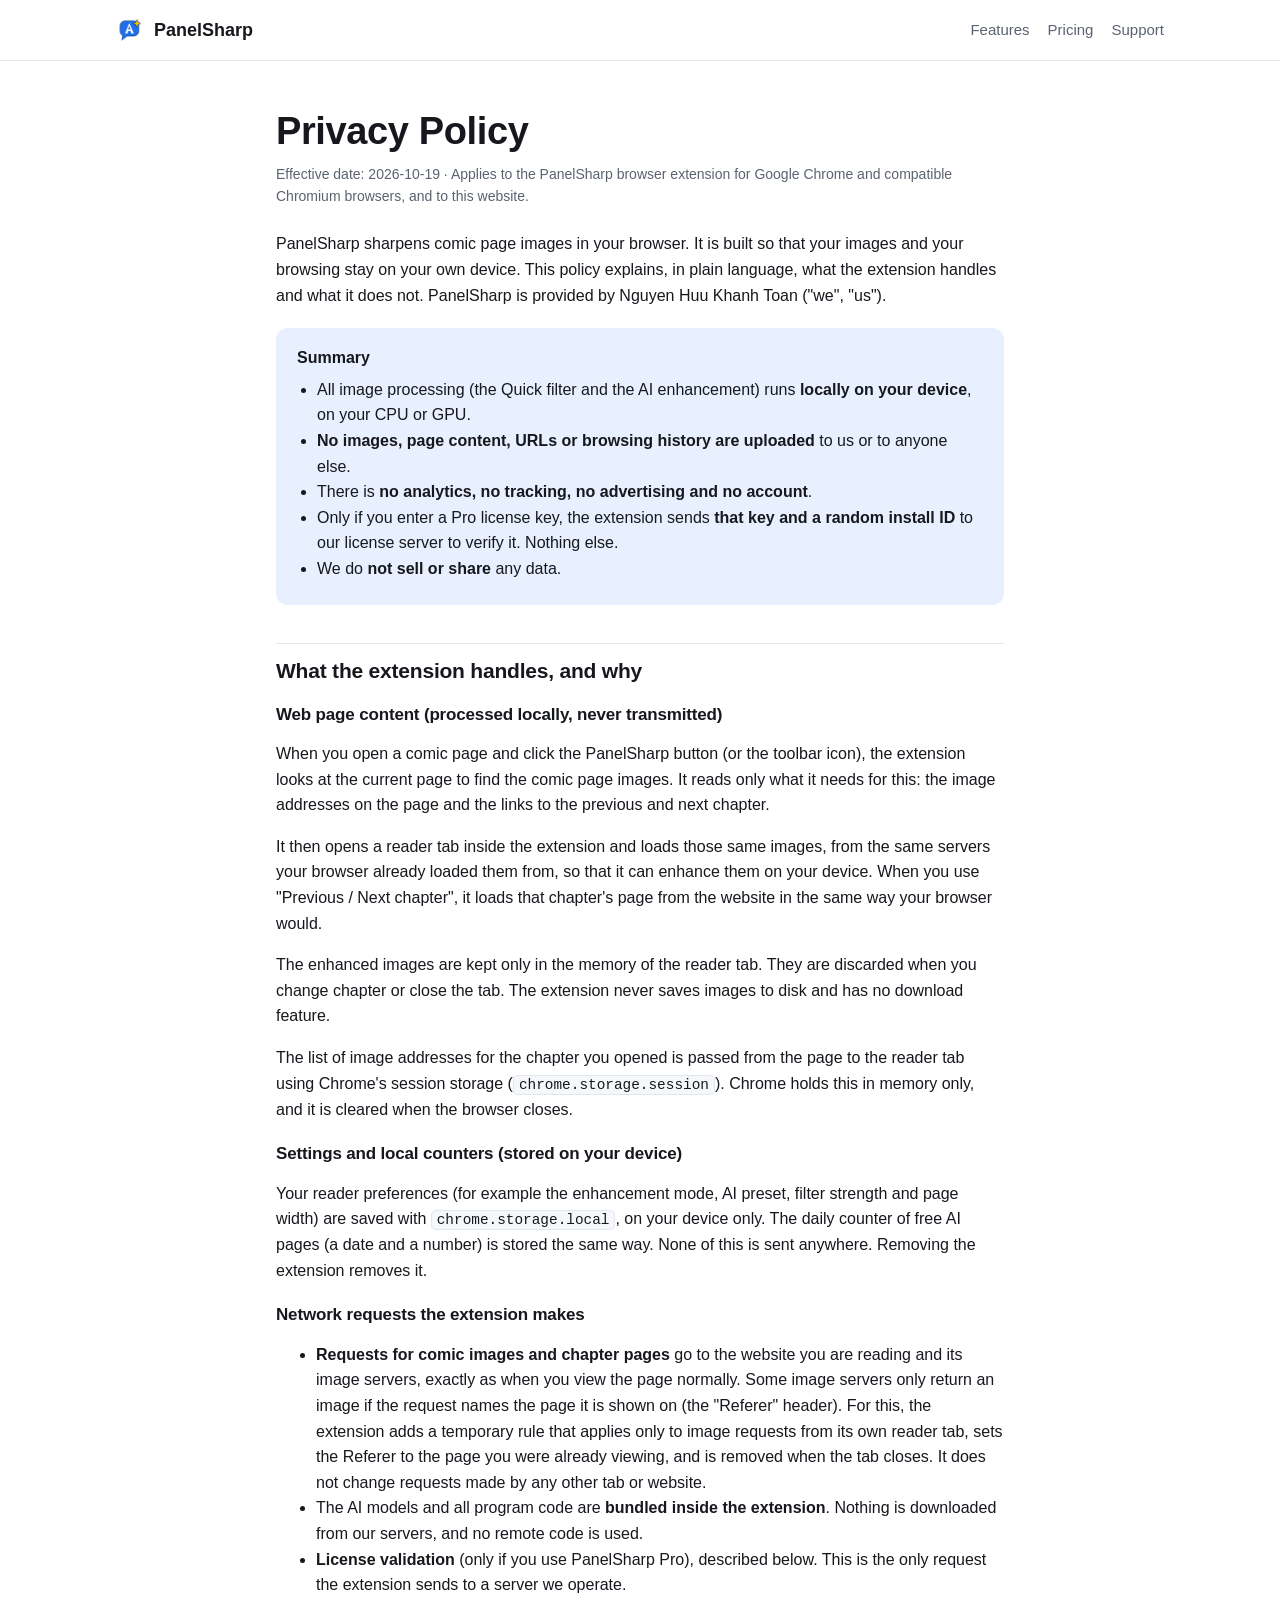
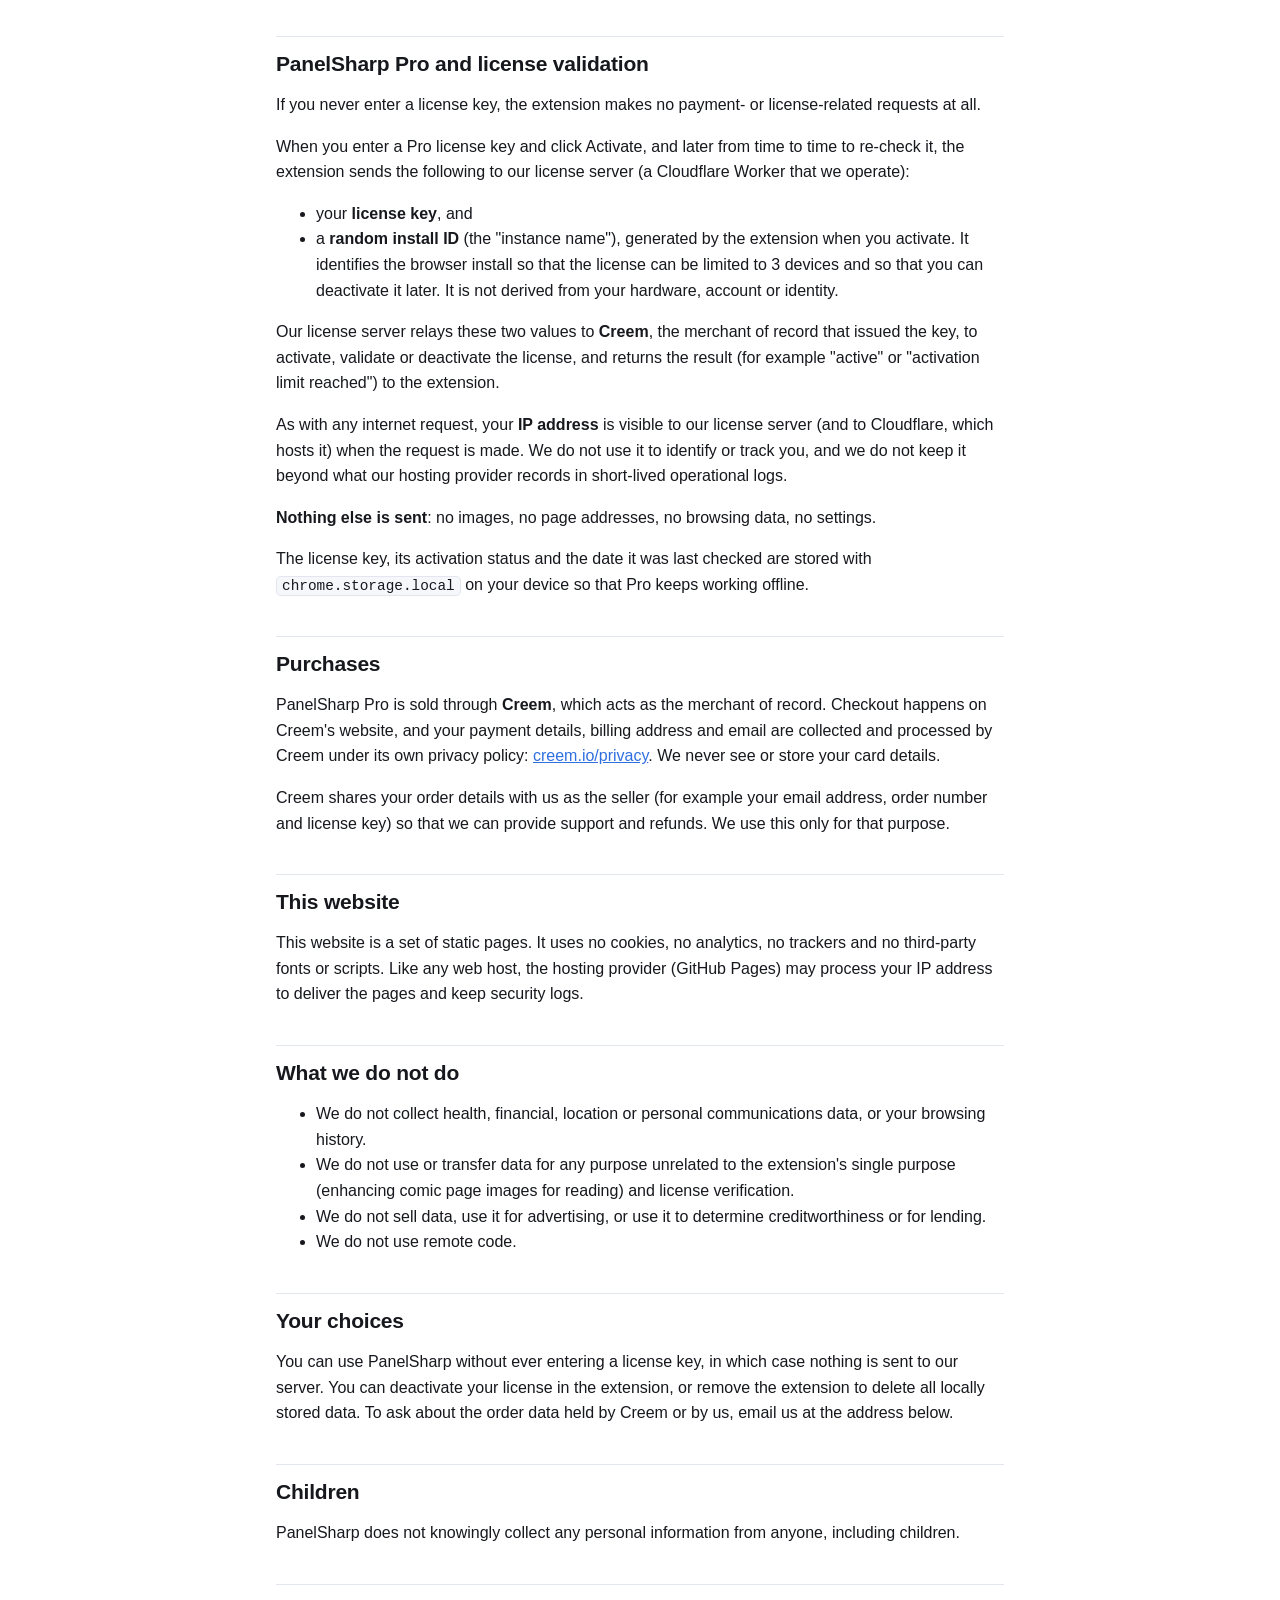
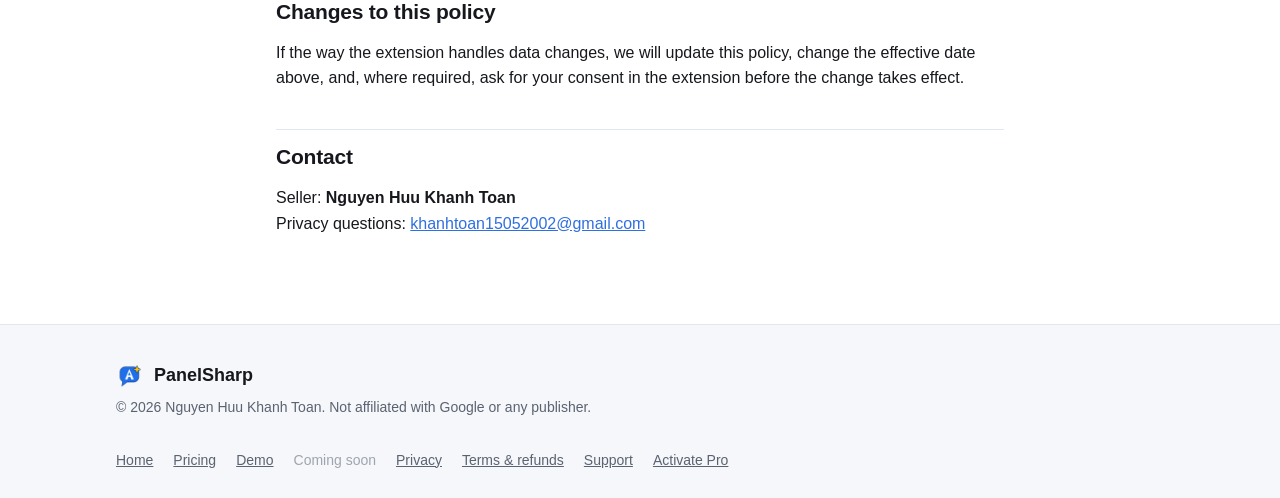
==== privacy.html @ dd9c95cb "PanelSharp landing site Co-Authored-By: Claude Opus 5.5 <noreply@anthropic.com>" ====
<!doctype html>
<!-- Placeholders (checkout link, Chrome Web Store link, support email, seller name, dates) live in config.js. Edit that file only. -->
<html lang="en">
<head>
<meta charset="utf-8">
<meta name="viewport" content="width=device-width, initial-scale=1">
<title>Privacy Policy · PanelSharp</title>
<meta name="description" content="PanelSharp processes comic images locally on your device. No images, URLs or browsing data are uploaded, and there is no analytics.">
<link rel="icon" type="image/png" href="assets/favicon-32.png">
<link rel="stylesheet" href="style.css">
</head>
<body>
<header class="site-header">
  <div class="wrap">
    <a class="brand" href="index.html"><img src="assets/icon-128.png" alt="" width="28" height="28">PanelSharp</a>
    <nav class="nav" aria-label="Main">
      <a class="hide-sm" href="index.html#features">Features</a>
      <a href="index.html#pricing">Pricing</a>
      <a href="support.html">Support</a>
    </nav>
  </div>
</header>

<main class="doc">
  <div class="wrap narrow">
    <h1>Privacy Policy</h1>
    <div class="meta">Effective date: <span data-cfg-text="EFFECTIVE_DATE">EFFECTIVE_DATE</span> · Applies to the PanelSharp browser extension for Google Chrome and compatible Chromium browsers, and to this website.</div>

    <p>PanelSharp sharpens comic page images in your browser. It is built so that your images and your browsing stay on your own device. This policy explains, in plain language, what the extension handles and what it does not. PanelSharp is provided by <span data-cfg-text="SELLER_NAME">SELLER_NAME</span> ("we", "us").</p>

    <div class="box accent">
      <strong>Summary</strong>
      <ul>
        <li>All image processing (the Quick filter and the AI enhancement) runs <strong>locally on your device</strong>, on your CPU or GPU.</li>
        <li><strong>No images, page content, URLs or browsing history are uploaded</strong> to us or to anyone else.</li>
        <li>There is <strong>no analytics, no tracking, no advertising and no account</strong>.</li>
        <li>Only if you enter a Pro license key, the extension sends <strong>that key and a random install ID</strong> to our license server to verify it. Nothing else.</li>
        <li>We do <strong>not sell or share</strong> any data.</li>
      </ul>
    </div>

    <h2>What the extension handles, and why</h2>

    <h3>Web page content (processed locally, never transmitted)</h3>
    <p>When you open a comic page and click the PanelSharp button (or the toolbar icon), the extension looks at the current page to find the comic page images. It reads only what it needs for this: the image addresses on the page and the links to the previous and next chapter.</p>
    <p>It then opens a reader tab inside the extension and loads those same images, from the same servers your browser already loaded them from, so that it can enhance them on your device. When you use "Previous / Next chapter", it loads that chapter's page from the website in the same way your browser would.</p>
    <p>The enhanced images are kept only in the memory of the reader tab. They are discarded when you change chapter or close the tab. The extension never saves images to disk and has no download feature.</p>
    <p>The list of image addresses for the chapter you opened is passed from the page to the reader tab using Chrome's session storage (<code>chrome.storage.session</code>). Chrome holds this in memory only, and it is cleared when the browser closes.</p>

    <h3>Settings and local counters (stored on your device)</h3>
    <p>Your reader preferences (for example the enhancement mode, AI preset, filter strength and page width) are saved with <code>chrome.storage.local</code>, on your device only. The daily counter of free AI pages (a date and a number) is stored the same way. None of this is sent anywhere. Removing the extension removes it.</p>

    <h3>Network requests the extension makes</h3>
    <ul>
      <li><strong>Requests for comic images and chapter pages</strong> go to the website you are reading and its image servers, exactly as when you view the page normally. Some image servers only return an image if the request names the page it is shown on (the "Referer" header). For this, the extension adds a temporary rule that applies only to image requests from its own reader tab, sets the Referer to the page you were already viewing, and is removed when the tab closes. It does not change requests made by any other tab or website.</li>
      <li>The AI models and all program code are <strong>bundled inside the extension</strong>. Nothing is downloaded from our servers, and no remote code is used.</li>
      <li><strong>License validation</strong> (only if you use PanelSharp Pro), described below. This is the only request the extension sends to a server we operate.</li>
    </ul>

    <h2 id="license">PanelSharp Pro and license validation</h2>
    <p>If you never enter a license key, the extension makes no payment- or license-related requests at all.</p>
    <p>When you enter a Pro license key and click Activate, and later from time to time to re-check it, the extension sends the following to our license server (a Cloudflare Worker that we operate):</p>
    <ul>
      <li>your <strong>license key</strong>, and</li>
      <li>a <strong>random install ID</strong> (the "instance name"), generated by the extension when you activate. It identifies the browser install so that the license can be limited to 3 devices and so that you can deactivate it later. It is not derived from your hardware, account or identity.</li>
    </ul>
    <p>Our license server relays these two values to <strong>Creem</strong>, the merchant of record that issued the key, to activate, validate or deactivate the license, and returns the result (for example "active" or "activation limit reached") to the extension.</p>
    <p>As with any internet request, your <strong>IP address</strong> is visible to our license server (and to Cloudflare, which hosts it) when the request is made. We do not use it to identify or track you, and we do not keep it beyond what our hosting provider records in short-lived operational logs.</p>
    <p><strong>Nothing else is sent</strong>: no images, no page addresses, no browsing data, no settings.</p>
    <p>The license key, its activation status and the date it was last checked are stored with <code>chrome.storage.local</code> on your device so that Pro keeps working offline.</p>

    <h2>Purchases</h2>
    <p>PanelSharp Pro is sold through <strong>Creem</strong>, which acts as the merchant of record. Checkout happens on Creem's website, and your payment details, billing address and email are collected and processed by Creem under its own privacy policy: <a href="https://www.creem.io/privacy" rel="noopener">creem.io/privacy</a>. We never see or store your card details.</p>
    <p>Creem shares your order details with us as the seller (for example your email address, order number and license key) so that we can provide support and refunds. We use this only for that purpose.</p>

    <h2>This website</h2>
    <p>This website is a set of static pages. It uses no cookies, no analytics, no trackers and no third-party fonts or scripts. Like any web host, the hosting provider (GitHub Pages) may process your IP address to deliver the pages and keep security logs.</p>

    <h2>What we do not do</h2>
    <ul>
      <li>We do not collect health, financial, location or personal communications data, or your browsing history.</li>
      <li>We do not use or transfer data for any purpose unrelated to the extension's single purpose (enhancing comic page images for reading) and license verification.</li>
      <li>We do not sell data, use it for advertising, or use it to determine creditworthiness or for lending.</li>
      <li>We do not use remote code.</li>
    </ul>

    <h2>Your choices</h2>
    <p>You can use PanelSharp without ever entering a license key, in which case nothing is sent to our server. You can deactivate your license in the extension, or remove the extension to delete all locally stored data. To ask about the order data held by Creem or by us, email us at the address below.</p>

    <h2>Children</h2>
    <p>PanelSharp does not knowingly collect any personal information from anyone, including children.</p>

    <h2>Changes to this policy</h2>
    <p>If the way the extension handles data changes, we will update this policy, change the effective date above, and, where required, ask for your consent in the extension before the change takes effect.</p>

    <h2>Contact</h2>
    <p>Seller: <strong data-cfg-text="SELLER_NAME">SELLER_NAME</strong><br>
    Privacy questions: <a href="mailto:SUPPORT_EMAIL" data-cfg-mailto="SUPPORT_EMAIL" data-subject="PanelSharp privacy">SUPPORT_EMAIL</a></p>
  </div>
</main>

<footer class="site-footer">
  <div class="wrap footer-grid">
    <div>
      <a class="brand" href="index.html"><img src="assets/icon-128.png" alt="" width="28" height="28">PanelSharp</a>
      <p>&copy; <span data-year>2026</span> <span data-cfg-text="SELLER_NAME">SELLER_NAME</span>. Not affiliated with Google or any publisher.</p>
    </div>
    <ul class="footer-links">
      <li><a href="index.html">Home</a></li>
      <li><a href="index.html#pricing">Pricing</a></li>
      <li><a href="demo/index.html">Demo</a></li>
      <li><a href="CWS_URL" data-cfg-href="CWS_URL">Chrome Web Store</a></li>
      <li><a href="privacy.html">Privacy</a></li>
      <li><a href="terms.html">Terms &amp; refunds</a></li>
      <li><a href="support.html">Support</a></li>
      <li><a href="thanks.html">Activate Pro</a></li>
    </ul>
  </div>
</footer>
<script src="config.js"></script>
<script src="site.js"></script>
</body>
</html>
---- style.css ----
/* PanelSharp site styles. No external fonts, no frameworks. */
:root {
  --bg: #ffffff;
  --bg-alt: #f5f7fb;
  --fg: #16181d;
  --muted: #5b6270;
  --line: #e2e6ee;
  --accent: #2f6fe0;
  --accent-fg: #ffffff;
  --accent-soft: #e8f0ff;
  --gold: #f2b705;
  --card: #ffffff;
  --shadow: 0 1px 2px rgba(16, 24, 40, .06), 0 8px 24px rgba(16, 24, 40, .06);
  --radius: 14px;
  --wrap: 1080px;
}
@media (prefers-color-scheme: dark) {
  :root {
    --bg: #111318;
    --bg-alt: #171a21;
    --fg: #eceef2;
    --muted: #a3a9b5;
    --line: #2a2e38;
    --accent: #6d9cff;
    --accent-fg: #0b1020;
    --accent-soft: #1c2740;
    --card: #191c24;
    --shadow: 0 1px 2px rgba(0, 0, 0, .3), 0 8px 24px rgba(0, 0, 0, .25);
  }
}

* { box-sizing: border-box; }
html { -webkit-text-size-adjust: 100%; }
body {
  margin: 0;
  background: var(--bg);
  color: var(--fg);
  font: 16px/1.6 -apple-system, BlinkMacSystemFont, "Segoe UI", Roboto, Helvetica, Arial, sans-serif;
  overflow-wrap: break-word;
}
img { max-width: 100%; height: auto; display: block; }
a { color: var(--accent); }
a:hover { text-decoration-thickness: 2px; }
h1, h2, h3 { line-height: 1.2; letter-spacing: -.01em; }
code { font-size: .9em; background: var(--bg-alt); border: 1px solid var(--line); padding: 1px 5px; border-radius: 5px; }
.wrap { max-width: var(--wrap); margin: 0 auto; padding: 0 16px; }
.narrow { max-width: 760px; }
.muted { color: var(--muted); }
.small { font-size: 14px; }
.skip { position: absolute; left: -9999px; }
.skip:focus { left: 16px; top: 8px; background: var(--card); padding: 6px 10px; z-index: 10; }

/* Header */
.site-header { border-bottom: 1px solid var(--line); background: var(--bg); position: sticky; top: 0; z-index: 5; }
.site-header .wrap { display: flex; align-items: center; gap: 16px; min-height: 60px; flex-wrap: wrap; }
.brand { display: flex; align-items: center; gap: 10px; color: var(--fg); text-decoration: none; font-weight: 700; font-size: 18px; }
.brand img { width: 28px; height: 28px; }
.nav { margin-left: auto; display: flex; gap: 18px; align-items: center; font-size: 15px; }
.nav a { color: var(--muted); text-decoration: none; }
.nav a:hover { color: var(--fg); }
@media (max-width: 640px) {
  .nav .hide-sm { display: none; }
  .nav { gap: 12px; }
}

/* Buttons */
.btn {
  display: inline-flex; align-items: center; justify-content: center; gap: 8px;
  padding: 11px 20px; border-radius: 10px; font-weight: 600; font-size: 16px;
  text-decoration: none; border: 1px solid transparent; cursor: pointer; line-height: 1.2;
}
.btn-primary { background: var(--accent); color: var(--accent-fg); }
.btn-primary:hover { filter: brightness(1.08); }
.btn-ghost { border-color: var(--line); color: var(--fg); background: var(--card); }
.btn-ghost:hover { border-color: var(--muted); }
.btn-sm { padding: 7px 14px; font-size: 14px; }
.btn-block { width: 100%; }
.actions { display: flex; flex-wrap: wrap; gap: 12px; }

/* Sections */
section { padding: 72px 0; }
section.alt { background: var(--bg-alt); }
.eyebrow { text-transform: uppercase; letter-spacing: .12em; font-size: 13px; font-weight: 700; color: var(--accent); margin: 0 0 8px; }
.section-head { max-width: 680px; margin-bottom: 36px; }
.section-head h2 { font-size: clamp(26px, 4vw, 36px); margin: 0 0 10px; }
.section-head p { margin: 0; color: var(--muted); font-size: 17px; }

/* Hero */
.hero { padding: 64px 0 56px; }
.hero .wrap { display: grid; grid-template-columns: 1.05fr 1fr; gap: 48px; align-items: center; }
.hero h1 { font-size: clamp(32px, 5.2vw, 52px); margin: 0 0 16px; }
.hero .lead { font-size: 19px; color: var(--muted); margin: 0 0 24px; }
.hero .fine { margin-top: 14px; font-size: 14px; color: var(--muted); }
.hero-shot { border-radius: var(--radius); box-shadow: var(--shadow); border: 1px solid var(--line); }
@media (max-width: 860px) {
  .hero .wrap { grid-template-columns: 1fr; gap: 32px; }
}

/* Before / after */
.compare { position: relative; border-radius: var(--radius); overflow: hidden; box-shadow: var(--shadow); max-width: 760px; margin: 0 auto; --pos: 50%; }
.compare .pair { display: grid; grid-template-columns: 1fr 1fr; gap: 0; }
.compare figure { margin: 0; position: relative; }
.compare .tag {
  position: absolute; top: 12px; padding: 4px 10px; border-radius: 999px; font-size: 13px; font-weight: 600;
  background: rgba(20, 22, 28, .78); color: #fff; pointer-events: none;
}
.compare .tag.before { left: 12px; }
.compare .tag.after { right: 12px; background: #2f6fe0; }
.compare input[type=range] { display: none; }
/* Slider mode (enabled by site.js) */
.compare.is-slider .pair { display: block; position: relative; }
.compare.is-slider .after-fig { position: absolute; inset: 0; clip-path: inset(0 0 0 var(--pos)); }
.compare.is-slider .after-fig img { width: 100%; height: 100%; object-fit: cover; }
.compare.is-slider .divider { position: absolute; top: 0; bottom: 0; left: var(--pos); width: 3px; margin-left: -1.5px; background: #fff; box-shadow: 0 0 0 1px rgba(0,0,0,.25); pointer-events: none; }
.compare.is-slider .divider::after {
  content: "\2194"; position: absolute; top: 50%; left: 50%; transform: translate(-50%, -50%);
  width: 38px; height: 38px; border-radius: 50%; background: #fff; color: #222; display: grid; place-items: center;
  font-size: 20px; box-shadow: 0 2px 8px rgba(0,0,0,.3);
}
.compare.is-slider input[type=range] {
  display: block; position: absolute; inset: 0; width: 100%; height: 100%; margin: 0; opacity: 0; cursor: ew-resize;
}
.compare:not(.is-slider) .divider { display: none; }
.caption { text-align: center; color: var(--muted); font-size: 14px; margin: 14px auto 0; max-width: 760px; }

/* Feature grid */
.grid { display: grid; gap: 20px; }
.grid-3 { grid-template-columns: repeat(3, 1fr); }
.grid-2 { grid-template-columns: repeat(2, 1fr); }
@media (max-width: 900px) { .grid-3 { grid-template-columns: repeat(2, 1fr); } }
@media (max-width: 640px) { .grid-3, .grid-2 { grid-template-columns: 1fr; } }
.card { background: var(--card); border: 1px solid var(--line); border-radius: var(--radius); padding: 22px; }
.card h3 { margin: 0 0 6px; font-size: 18px; }
.card p { margin: 0; color: var(--muted); }
.icon {
  width: 40px; height: 40px; border-radius: 10px; background: var(--accent-soft); color: var(--accent);
  display: grid; place-items: center; margin-bottom: 14px; font-size: 20px; font-weight: 700;
}
.shots { margin-top: 36px; }
.shots img { border-radius: var(--radius); border: 1px solid var(--line); box-shadow: var(--shadow); }

/* Privacy */
.privacy-grid { display: grid; grid-template-columns: 1fr 1fr; gap: 40px; align-items: center; }
@media (max-width: 860px) { .privacy-grid { grid-template-columns: 1fr; } }
.checklist { list-style: none; padding: 0; margin: 0; }
.checklist li { position: relative; padding-left: 30px; margin: 10px 0; }
.checklist li::before {
  content: ""; position: absolute; left: 0; top: 5px; width: 18px; height: 18px; border-radius: 50%;
  background: var(--accent-soft); border: 2px solid var(--accent);
}
.checklist li::after {
  content: ""; position: absolute; left: 6px; top: 9px; width: 5px; height: 9px;
  border: solid var(--accent); border-width: 0 2px 2px 0; transform: rotate(45deg);
}

/* Pricing */
.pricing { display: grid; grid-template-columns: 1fr 1fr; gap: 24px; max-width: 820px; margin: 0 auto; }
@media (max-width: 700px) { .pricing { grid-template-columns: 1fr; } }
.plan { background: var(--card); border: 1px solid var(--line); border-radius: var(--radius); padding: 28px; display: flex; flex-direction: column; }
.plan.pro { border: 2px solid var(--accent); box-shadow: var(--shadow); position: relative; }
.plan .badge {
  position: absolute; top: -13px; left: 24px; background: var(--gold); color: #1a1400;
  font-size: 12px; font-weight: 700; padding: 3px 10px; border-radius: 999px; letter-spacing: .04em;
}
.plan h3 { margin: 0; font-size: 20px; }
.price { font-size: 40px; font-weight: 800; margin: 10px 0 0; line-height: 1.1; }
.price small { font-size: 15px; font-weight: 500; color: var(--muted); }
.plan ul { padding: 0; margin: 18px 0 24px; list-style: none; flex: 1; }
.plan li { padding: 7px 0 7px 26px; border-bottom: 1px solid var(--line); position: relative; }
.plan li:last-child { border-bottom: 0; }
.plan li::before { content: "\2713"; position: absolute; left: 2px; color: var(--accent); font-weight: 700; }
.plan .note { font-size: 13px; color: var(--muted); margin: 12px 0 0; }
.seller-note { text-align: center; font-size: 14px; color: var(--muted); max-width: 720px; margin: 28px auto 0; }

/* FAQ */
.faq { max-width: 820px; }
.faq details { border-bottom: 1px solid var(--line); padding: 4px 0; }
.faq summary { cursor: pointer; font-weight: 600; padding: 14px 28px 14px 0; position: relative; list-style: none; }
.faq summary::-webkit-details-marker { display: none; }
.faq summary::after { content: "+"; position: absolute; right: 4px; top: 10px; font-size: 22px; color: var(--muted); }
.faq details[open] summary::after { content: "\2212"; }
.faq details p { margin: 0 0 16px; color: var(--muted); }

/* Doc pages (privacy, terms, support, thanks) */
.doc { padding: 48px 0 72px; }
.doc h1 { font-size: clamp(28px, 4.5vw, 38px); margin: 0 0 8px; }
.doc h2 { font-size: 21px; margin: 38px 0 8px; padding-top: 14px; border-top: 1px solid var(--line); }
.doc h3 { font-size: 17px; margin: 22px 0 6px; }
.doc .meta { color: var(--muted); font-size: 14px; margin-bottom: 24px; }
.box { background: var(--bg-alt); border: 1px solid var(--line); border-radius: 12px; padding: 16px 20px; margin: 20px 0; }
.box ul { margin: 6px 0; padding-left: 20px; }
.box.accent { background: var(--accent-soft); border-color: transparent; }
.steps { counter-reset: step; list-style: none; padding: 0; margin: 20px 0; }
.steps li { counter-increment: step; position: relative; padding: 4px 0 18px 48px; }
.steps li::before {
  content: counter(step); position: absolute; left: 0; top: 0; width: 32px; height: 32px; border-radius: 50%;
  background: var(--accent); color: var(--accent-fg); display: grid; place-items: center; font-weight: 700;
}
.steps li strong { display: block; }
.path { display: inline-flex; flex-wrap: wrap; gap: 6px; align-items: center; }
.path span { background: var(--card); border: 1px solid var(--line); border-radius: 6px; padding: 1px 8px; font-size: 14px; font-weight: 600; }

/* Footer */
.site-footer { border-top: 1px solid var(--line); background: var(--bg-alt); padding: 36px 0 28px; font-size: 14px; color: var(--muted); }
.footer-grid { display: flex; flex-wrap: wrap; gap: 24px 48px; justify-content: space-between; }
.footer-links { display: flex; flex-wrap: wrap; gap: 8px 20px; list-style: none; padding: 0; margin: 0; }
.footer-links a { color: var(--muted); }
.footer-links a:hover { color: var(--fg); }
.site-footer p { margin: 6px 0; }
.nav a.btn-primary, .nav a.btn-primary:hover { color: var(--accent-fg); }
@media (max-width: 400px) { .brand { font-size: 17px; } .nav .btn-sm { padding: 7px 10px; } }
.section-head .eyebrow { color: var(--accent); font-size: 13px; margin-bottom: 8px; }
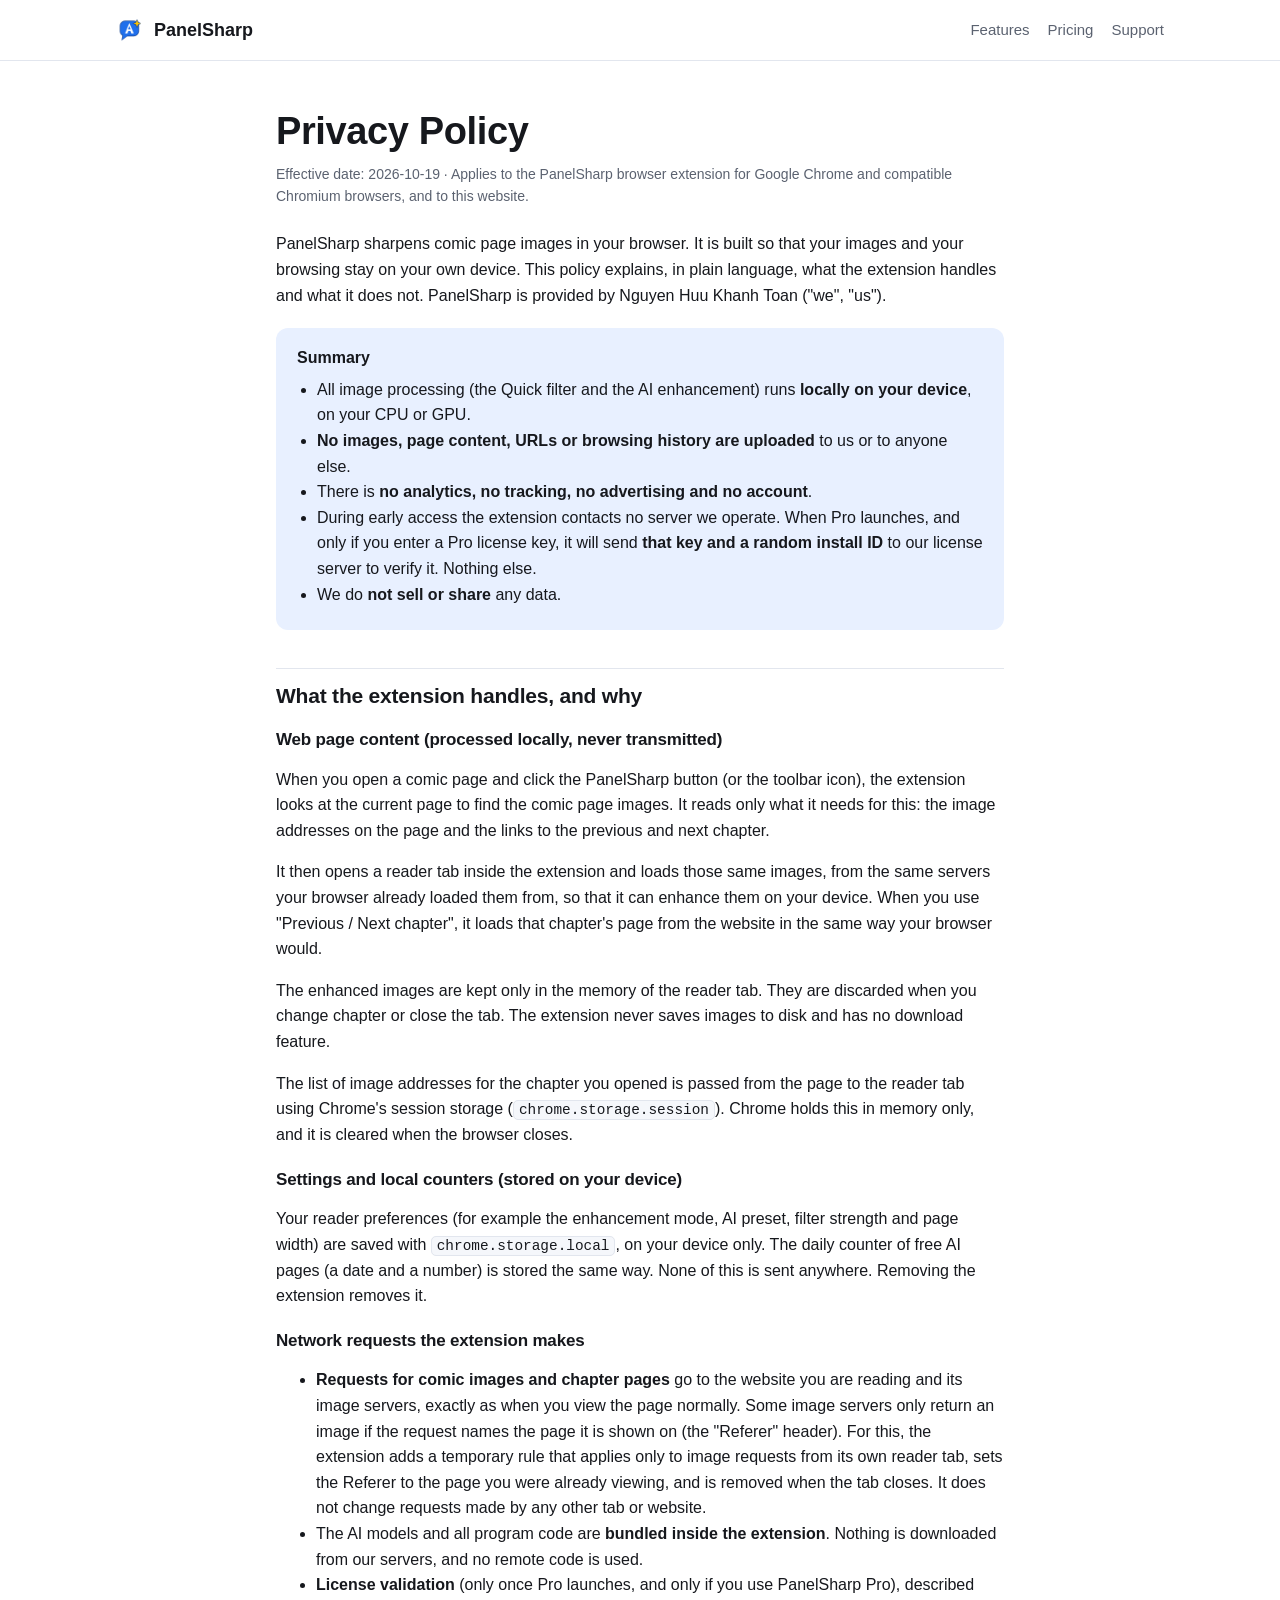
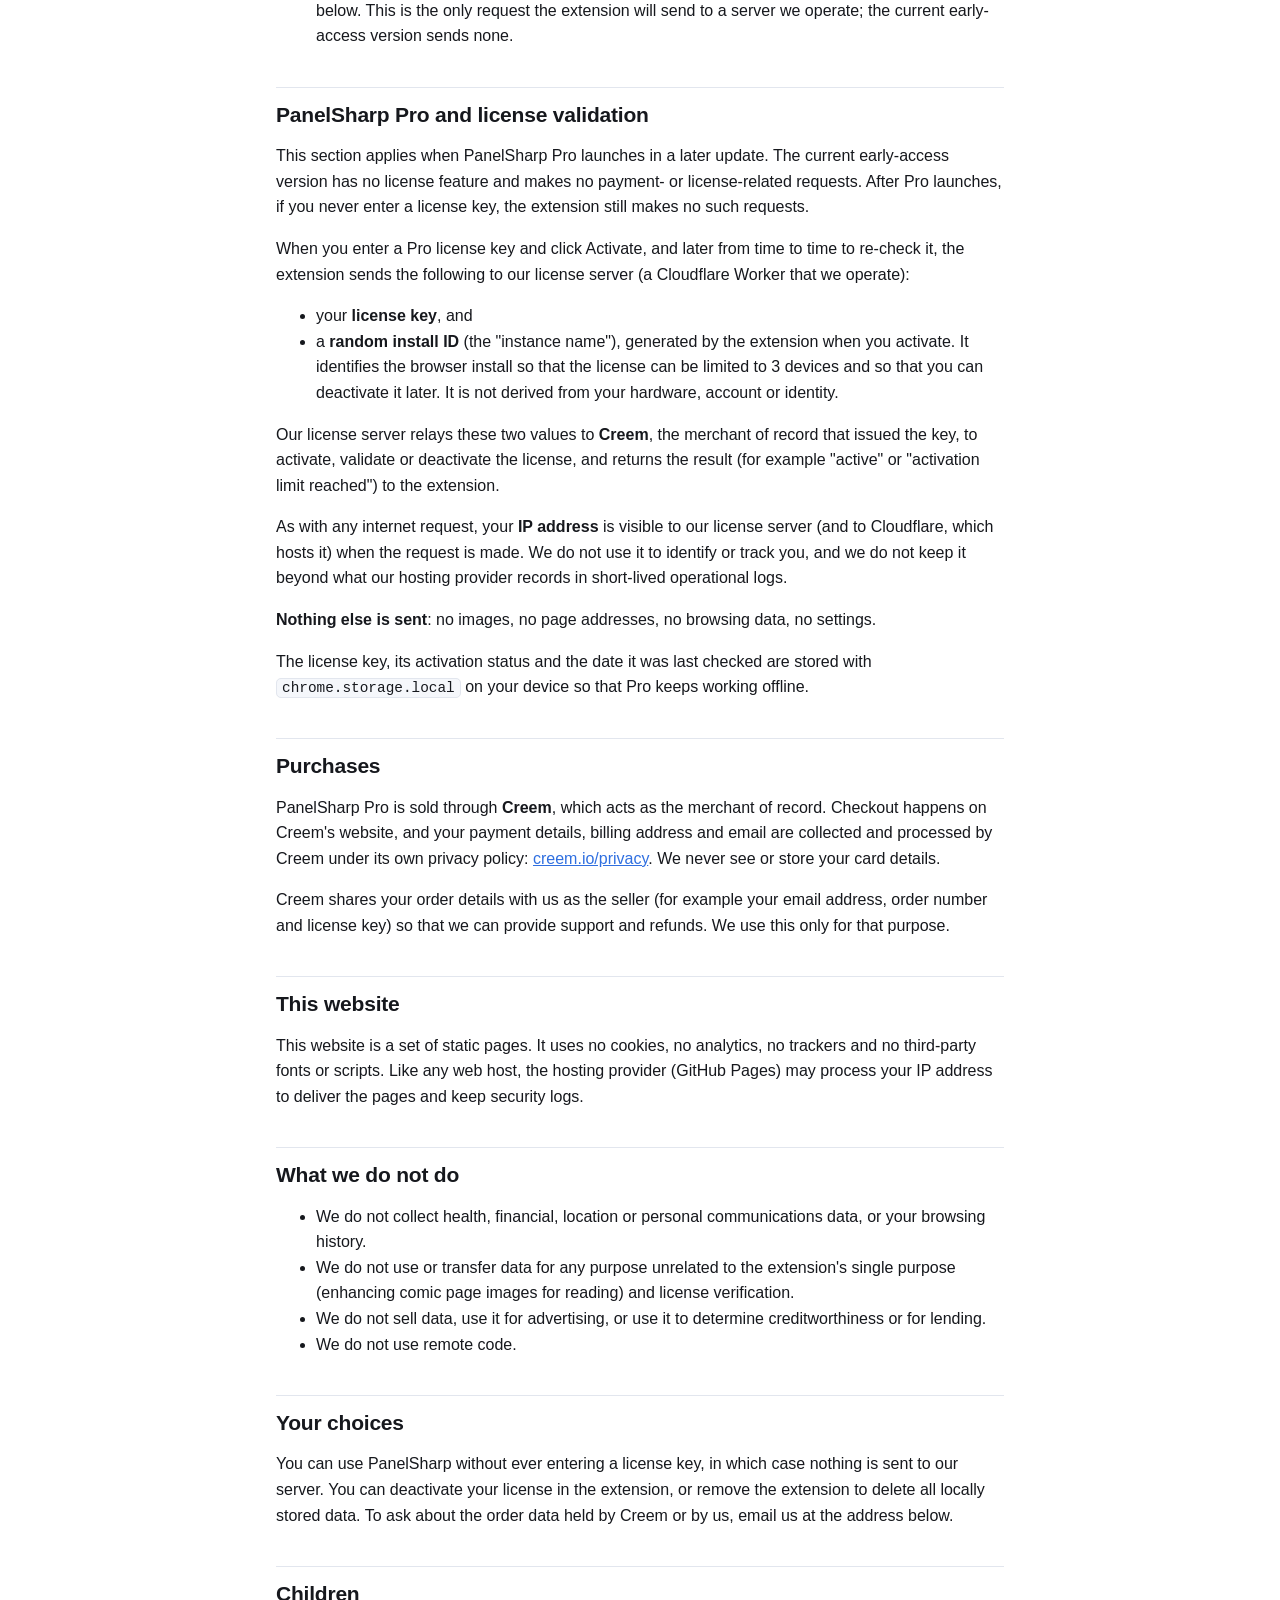
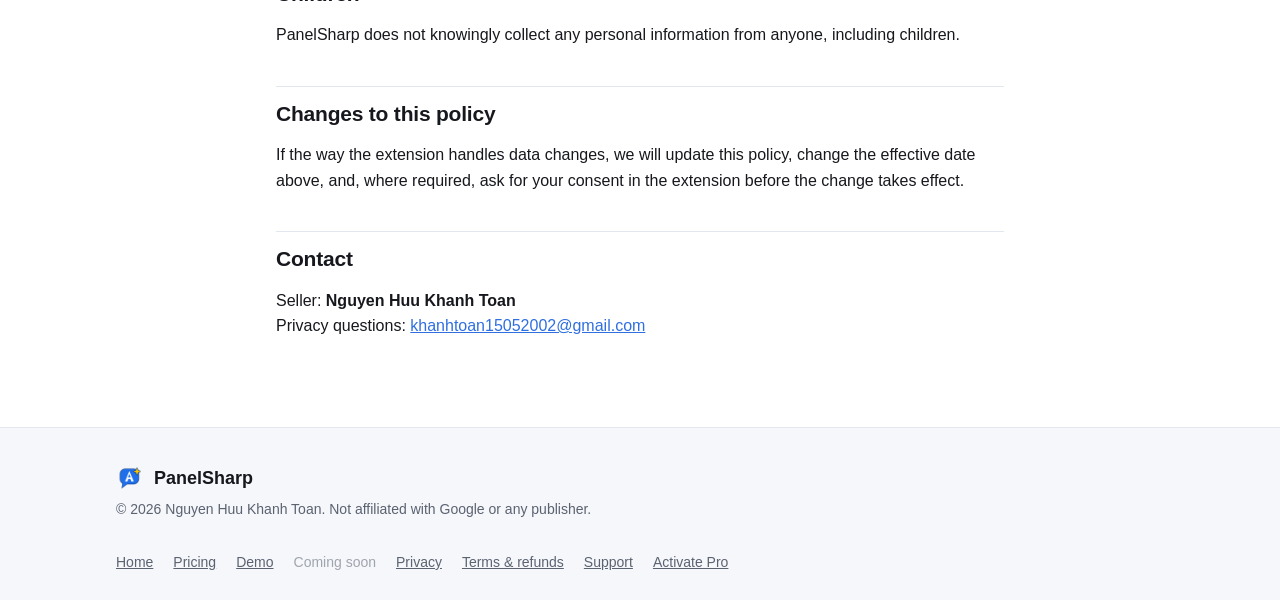
==== commit 2d470664: "Early access: AI unlimited note Co-Authored-By: Claude Opus 5.5 <noreply@anthropic.com>" ====
--- a/privacy.html
+++ b/privacy.html
@@ -34,7 +34,7 @@
         <li>All image processing (the Quick filter and the AI enhancement) runs <strong>locally on your device</strong>, on your CPU or GPU.</li>
         <li><strong>No images, page content, URLs or browsing history are uploaded</strong> to us or to anyone else.</li>
         <li>There is <strong>no analytics, no tracking, no advertising and no account</strong>.</li>
-        <li>Only if you enter a Pro license key, the extension sends <strong>that key and a random install ID</strong> to our license server to verify it. Nothing else.</li>
+        <li>During early access the extension contacts no server we operate. When Pro launches, and only if you enter a Pro license key, it will send <strong>that key and a random install ID</strong> to our license server to verify it. Nothing else.</li>
         <li>We do <strong>not sell or share</strong> any data.</li>
       </ul>
     </div>
@@ -54,11 +54,11 @@
     <ul>
       <li><strong>Requests for comic images and chapter pages</strong> go to the website you are reading and its image servers, exactly as when you view the page normally. Some image servers only return an image if the request names the page it is shown on (the "Referer" header). For this, the extension adds a temporary rule that applies only to image requests from its own reader tab, sets the Referer to the page you were already viewing, and is removed when the tab closes. It does not change requests made by any other tab or website.</li>
       <li>The AI models and all program code are <strong>bundled inside the extension</strong>. Nothing is downloaded from our servers, and no remote code is used.</li>
-      <li><strong>License validation</strong> (only if you use PanelSharp Pro), described below. This is the only request the extension sends to a server we operate.</li>
+      <li><strong>License validation</strong> (only once Pro launches, and only if you use PanelSharp Pro), described below. This is the only request the extension will send to a server we operate; the current early-access version sends none.</li>
     </ul>
 
     <h2 id="license">PanelSharp Pro and license validation</h2>
-    <p>If you never enter a license key, the extension makes no payment- or license-related requests at all.</p>
+    <p>This section applies when PanelSharp Pro launches in a later update. The current early-access version has no license feature and makes no payment- or license-related requests. After Pro launches, if you never enter a license key, the extension still makes no such requests.</p>
     <p>When you enter a Pro license key and click Activate, and later from time to time to re-check it, the extension sends the following to our license server (a Cloudflare Worker that we operate):</p>
     <ul>
       <li>your <strong>license key</strong>, and</li>
--- a/style.css
+++ b/style.css
@@ -210,3 +210,5 @@
 .nav a.btn-primary, .nav a.btn-primary:hover { color: var(--accent-fg); }
 @media (max-width: 400px) { .brand { font-size: 17px; } .nav .btn-sm { padding: 7px 10px; } }
 .section-head .eyebrow { color: var(--accent); font-size: 13px; margin-bottom: 8px; }
+.early-access { max-width: 820px; margin: 0 auto 28px; text-align: center; }
+.early-access p { margin: 0; }
